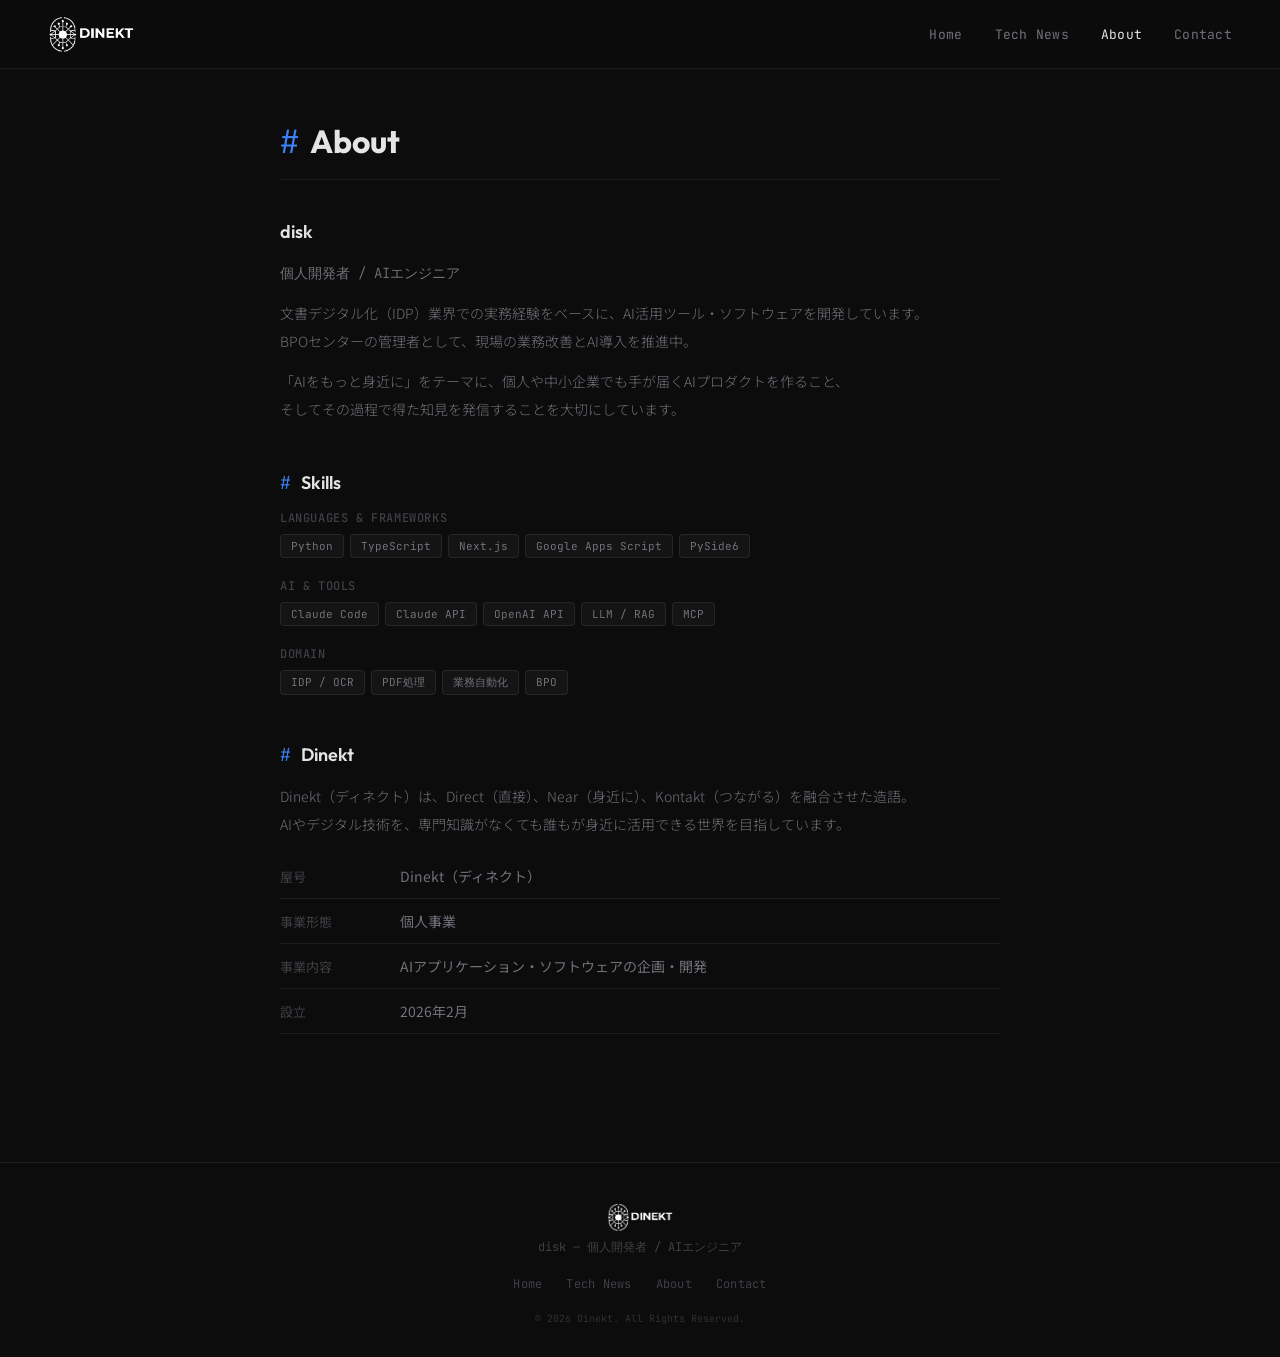
==== about.html @ b77c6d42 "feat: サイト全面リニューアル — テック系ジャーナル/ブログハブへ転換 - index.html: ジャーナルスタイルのフィードレイアウト（ヒーロー+Tech News+Articles+Pro" ====
<!DOCTYPE html>
<html lang="ja">
<head>
<meta charset="UTF-8">
<meta name="viewport" content="width=device-width, initial-scale=1.0">
<title>About — Dinekt</title>
<meta name="description" content="disk（Dinekt）について。個人開発者・AIエンジニアとしての経歴とスキルセット。">
<link rel="canonical" href="https://dinekt.com/about.html">
<link rel="sitemap" type="application/xml" href="/sitemap.xml">
<meta name="robots" content="index, follow">
<meta property="og:title" content="About — Dinekt">
<meta property="og:description" content="個人開発者disk（Dinekt）について。">
<meta property="og:locale" content="ja_JP">
<meta property="og:site_name" content="Dinekt">
<link rel="preconnect" href="https://fonts.googleapis.com">
<link href="https://fonts.googleapis.com/css2?family=Outfit:wght@300;400;500;600;700;800&family=Noto+Sans+JP:wght@300;400;500;600;700&family=JetBrains+Mono:wght@300;400;500&display=swap" rel="stylesheet">
<link rel="stylesheet" href="css/style.css">
</head>
<body>

<header id="header" class="scrolled">
  <a href="index.html" class="logo"><img src="assets/logo.png" alt="Dinekt" class="logo-img"></a>
  <nav id="nav">
    <a href="index.html">Home</a>
    <a href="tech-news.html">Tech News</a>
    <a href="about.html" class="nav-active">About</a>
    <a href="contact.html">Contact</a>
  </nav>
  <div class="hamburger" id="hamburger">
    <span></span><span></span><span></span>
  </div>
</header>

<div class="mobile-menu" id="mobile-menu">
  <nav class="mobile-nav">
    <a href="index.html">Home</a>
    <a href="tech-news.html">Tech News</a>
    <a href="about.html">About</a>
    <a href="contact.html">Contact</a>
  </nav>
</div>

<main class="page-content">
  <div class="page-inner">
    <h1 class="page-title"><span class="feed-hash">#</span> About</h1>

    <div class="about-block">
      <h2>disk</h2>
      <p class="about-role">個人開発者 / AIエンジニア</p>
      <p>
        文書デジタル化（IDP）業界での実務経験をベースに、AI活用ツール・ソフトウェアを開発しています。<br>
        BPOセンターの管理者として、現場の業務改善とAI導入を推進中。
      </p>
      <p>
        「AIをもっと身近に」をテーマに、個人や中小企業でも手が届くAIプロダクトを作ること、<br>
        そしてその過程で得た知見を発信することを大切にしています。
      </p>
    </div>

    <div class="about-block">
      <h2><span class="feed-hash">#</span> Skills</h2>
      <div class="skill-section">
        <h3>Languages & Frameworks</h3>
        <div class="skill-tags">
          <span>Python</span><span>TypeScript</span><span>Next.js</span><span>Google Apps Script</span><span>PySide6</span>
        </div>
      </div>
      <div class="skill-section">
        <h3>AI & Tools</h3>
        <div class="skill-tags">
          <span>Claude Code</span><span>Claude API</span><span>OpenAI API</span><span>LLM / RAG</span><span>MCP</span>
        </div>
      </div>
      <div class="skill-section">
        <h3>Domain</h3>
        <div class="skill-tags">
          <span>IDP / OCR</span><span>PDF処理</span><span>業務自動化</span><span>BPO</span>
        </div>
      </div>
    </div>

    <div class="about-block">
      <h2><span class="feed-hash">#</span> Dinekt</h2>
      <p>
        Dinekt（ディネクト）は、Direct（直接）、Near（身近に）、Kontakt（つながる）を融合させた造語。<br>
        AIやデジタル技術を、専門知識がなくても誰もが身近に活用できる世界を目指しています。
      </p>
      <table class="about-table">
        <tr><th>屋号</th><td>Dinekt（ディネクト）</td></tr>
        <tr><th>事業形態</th><td>個人事業</td></tr>
        <tr><th>事業内容</th><td>AIアプリケーション・ソフトウェアの企画・開発</td></tr>
        <tr><th>設立</th><td>2026年2月</td></tr>
      </table>
    </div>
  </div>
</main>

<footer>
  <div class="footer-inner">
    <div class="footer-left">
      <a href="index.html" class="footer-logo"><img src="assets/logo.png" alt="Dinekt" class="footer-logo-img"></a>
      <p class="footer-tagline">disk — 個人開発者 / AIエンジニア</p>
    </div>
    <nav class="footer-nav">
      <a href="index.html">Home</a>
      <a href="tech-news.html">Tech News</a>
      <a href="about.html">About</a>
      <a href="contact.html">Contact</a>
    </nav>
    <p class="footer-copy">&copy; 2026 Dinekt. All Rights Reserved.</p>
  </div>
</footer>

<script src="js/main.js"></script>
</body>
</html>
---- css/style.css ----
*, *::before, *::after {
  margin: 0;
  padding: 0;
  box-sizing: border-box;
}

:root {
  --primary: #0a0a0a;
  --accent: #2563eb;
  --accent-light: #3b82f6;
  --accent-glow: rgba(37, 99, 235, 0.12);
  --bg: #0c0c0c;
  --bg-surface: #141414;
  --bg-hover: #1a1a1a;
  --border: rgba(255,255,255,0.08);
  --border-strong: rgba(255,255,255,0.15);
  --text: #e4e4e7;
  --text-muted: #71717a;
  --text-faint: #3f3f46;
  --font-en: 'Outfit', sans-serif;
  --font-jp: 'Noto Sans JP', sans-serif;
  --font-mono: 'JetBrains Mono', monospace;

  --text-xs: 0.75rem;
  --text-sm: 0.8125rem;
  --text-base: 0.875rem;
  --text-md: 1rem;
  --text-lg: 1.125rem;
  --text-xl: 1.5rem;

  --ease-out: cubic-bezier(0.215, 0.61, 0.355, 1);
}

html {
  scroll-behavior: smooth;
  font-size: 16px;
}

body {
  font-family: var(--font-jp);
  background: var(--bg);
  color: var(--text);
  overflow-x: hidden;
  -webkit-font-smoothing: antialiased;
}

/* ============ HEADER ============ */
header {
  position: fixed;
  top: 0;
  left: 0;
  width: 100%;
  z-index: 1000;
  padding: 16px 48px;
  display: flex;
  justify-content: space-between;
  align-items: center;
  background: rgba(12,12,12,0.9);
  backdrop-filter: blur(20px);
  -webkit-backdrop-filter: blur(20px);
  border-bottom: 1px solid var(--border);
}

.logo { text-decoration: none; display: flex; align-items: center; }
.logo-img { height: 36px; width: auto; filter: invert(1); }

nav { display: flex; gap: 32px; align-items: center; }

nav a {
  font-family: var(--font-mono);
  font-size: var(--text-sm);
  font-weight: 400;
  letter-spacing: 0.02em;
  color: var(--text-muted);
  text-decoration: none;
  transition: color 0.3s var(--ease-out);
}

nav a:hover, nav a.nav-active { color: var(--text); }

/* Hamburger */
.hamburger { display: none; flex-direction: column; gap: 5px; cursor: pointer; z-index: 1001; }
.hamburger span { width: 20px; height: 1.5px; background: var(--text); transition: transform 0.3s, opacity 0.3s; }
.hamburger.active span:nth-child(1) { transform: translateY(6.5px) rotate(45deg); }
.hamburger.active span:nth-child(2) { opacity: 0; }
.hamburger.active span:nth-child(3) { transform: translateY(-6.5px) rotate(-45deg); }

.mobile-menu {
  position: fixed; inset: 0; z-index: 999;
  background: rgba(12,12,12,0.98);
  backdrop-filter: blur(20px);
  display: flex; align-items: center; justify-content: center;
  opacity: 0; pointer-events: none; transition: opacity 0.4s;
}
.mobile-menu.open { opacity: 1; pointer-events: auto; }
.mobile-nav { display: flex; flex-direction: column; align-items: center; gap: 28px; }
.mobile-nav a {
  font-family: var(--font-mono); font-size: var(--text-lg); color: var(--text);
  text-decoration: none;
}

/* ============ JOURNAL HERO ============ */
.journal-hero {
  padding: 140px 48px 60px;
  border-bottom: 1px solid var(--border);
}

.journal-hero-inner {
  max-width: 720px;
  margin: 0 auto;
}

.journal-hero-logo {
  margin-bottom: 24px;
}

.hero-logo {
  height: clamp(64px, 12vw, 100px);
  width: auto;
  filter: invert(1);
}

.journal-hero-meta {
  font-family: var(--font-mono);
  font-size: var(--text-base);
  color: var(--text-muted);
  margin-bottom: 20px;
  display: flex;
  align-items: center;
  gap: 8px;
}

.journal-prompt {
  color: var(--accent-light);
  font-weight: 500;
}

.journal-typing strong {
  color: var(--text);
  font-weight: 500;
}

.journal-hero-desc {
  font-size: var(--text-md);
  line-height: 1.9;
  color: var(--text-muted);
  font-weight: 300;
  margin-bottom: 24px;
  max-width: 560px;
}

.journal-tags {
  display: flex;
  flex-wrap: wrap;
  gap: 6px;
}

.journal-tags span {
  font-family: var(--font-mono);
  font-size: 0.6875rem;
  padding: 4px 10px;
  border: 1px solid var(--border);
  border-radius: 4px;
  color: var(--text-muted);
  background: var(--bg-surface);
  transition: all 0.3s;
}

.journal-tags span:hover {
  border-color: var(--accent);
  color: var(--accent-light);
}

/* ============ FEED ============ */
.feed {
  padding: 0 48px;
}

.feed-inner {
  max-width: 720px;
  margin: 0 auto;
  padding: 48px 0 80px;
}

.feed-section {
  margin-bottom: 8px;
}

.feed-section-header {
  display: flex;
  align-items: baseline;
  justify-content: space-between;
  margin-bottom: 16px;
  padding-bottom: 12px;
  border-bottom: 1px solid var(--border);
}

.feed-section-header h2 {
  font-family: var(--font-en);
  font-size: var(--text-lg);
  font-weight: 600;
  color: var(--text);
  letter-spacing: -0.01em;
}

.feed-hash {
  color: var(--accent-light);
  margin-right: 6px;
  font-family: var(--font-mono);
  font-weight: 400;
}

.feed-more {
  font-family: var(--font-mono);
  font-size: var(--text-xs);
  color: var(--text-muted);
  text-decoration: none;
  transition: color 0.3s;
}

.feed-more:hover { color: var(--accent-light); }

.feed-list {
  display: flex;
  flex-direction: column;
}

.feed-item {
  display: flex;
  align-items: baseline;
  gap: 20px;
  padding: 12px 12px;
  margin: 0 -12px;
  border-radius: 8px;
  text-decoration: none;
  transition: background 0.2s;
}

.feed-item:hover {
  background: var(--bg-hover);
}

.feed-item time {
  font-family: var(--font-mono);
  font-size: var(--text-xs);
  color: var(--text-faint);
  white-space: nowrap;
  min-width: 80px;
}

.feed-item-body {
  display: flex;
  align-items: baseline;
  gap: 12px;
  flex: 1;
  min-width: 0;
}

.feed-item-title {
  font-size: var(--text-base);
  line-height: 1.5;
  color: var(--text-muted);
  font-weight: 300;
  margin: 0;
  transition: color 0.3s;
}

.feed-item:hover .feed-item-title {
  color: var(--text);
}

.feed-item-tag {
  font-family: var(--font-mono);
  font-size: 0.625rem;
  padding: 2px 6px;
  border: 1px solid var(--border);
  border-radius: 3px;
  color: var(--text-faint);
  white-space: nowrap;
  flex-shrink: 0;
}

.feed-muted {
  color: var(--text-faint) !important;
  font-family: var(--font-mono);
  font-style: normal;
  font-size: var(--text-sm);
}

.feed-item-placeholder {
  padding: 16px 12px;
}

.feed-divider {
  border: none;
  border-top: 1px solid var(--border);
  margin: 32px 0;
}

/* ============ PROJECTS ============ */
.feed-projects {
  display: flex;
  flex-direction: column;
  gap: 4px;
}

.feed-project {
  display: flex;
  align-items: center;
  gap: 16px;
  padding: 14px 12px;
  margin: 0 -12px;
  border-radius: 8px;
  transition: background 0.2s;
}

.feed-project:hover {
  background: var(--bg-hover);
}

.project-status {
  width: 8px;
  height: 8px;
  border-radius: 50%;
  flex-shrink: 0;
}

.project-status-active {
  background: #22c55e;
  box-shadow: 0 0 8px rgba(34,197,94,0.4);
}

.project-info {
  flex: 1;
  min-width: 0;
}

.project-info h3 {
  font-family: var(--font-en);
  font-size: var(--text-base);
  font-weight: 600;
  color: var(--text);
  margin-bottom: 2px;
}

.project-info p {
  font-size: var(--text-sm);
  color: var(--text-muted);
  font-weight: 300;
  margin: 0;
}

.project-tech {
  font-family: var(--font-mono);
  font-size: 0.625rem;
  color: var(--text-faint);
  white-space: nowrap;
}

/* ============ PAGE CONTENT (About, Contact) ============ */
.page-content {
  padding: 120px 48px 80px;
}

.page-inner {
  max-width: 720px;
  margin: 0 auto;
}

.page-inner-narrow {
  max-width: 560px;
}

.page-title {
  font-family: var(--font-en);
  font-size: clamp(1.5rem, 3vw, 2rem);
  font-weight: 700;
  color: var(--text);
  margin-bottom: 40px;
  padding-bottom: 16px;
  border-bottom: 1px solid var(--border);
}

.page-desc {
  font-size: var(--text-md);
  color: var(--text-muted);
  font-weight: 300;
  line-height: 1.8;
  margin-bottom: 32px;
}

/* About page */
.about-block {
  margin-bottom: 48px;
}

.about-block h2 {
  font-family: var(--font-en);
  font-size: var(--text-lg);
  font-weight: 600;
  color: var(--text);
  margin-bottom: 16px;
}

.about-role {
  font-family: var(--font-mono);
  font-size: var(--text-sm);
  color: var(--accent-light);
  margin-bottom: 16px;
}

.about-block p {
  font-size: var(--text-base);
  line-height: 2;
  color: var(--text-muted);
  font-weight: 300;
  margin-bottom: 12px;
}

.skill-section {
  margin-bottom: 20px;
}

.skill-section h3 {
  font-family: var(--font-mono);
  font-size: var(--text-xs);
  font-weight: 500;
  color: var(--text-faint);
  margin-bottom: 8px;
  text-transform: uppercase;
  letter-spacing: 0.05em;
}

.skill-tags {
  display: flex;
  flex-wrap: wrap;
  gap: 6px;
}

.skill-tags span {
  font-family: var(--font-mono);
  font-size: 0.6875rem;
  padding: 4px 10px;
  border: 1px solid var(--border);
  border-radius: 4px;
  color: var(--text-muted);
  background: var(--bg-surface);
}

.about-table {
  width: 100%;
  border-collapse: collapse;
  margin-top: 16px;
}

.about-table tr { border-bottom: 1px solid var(--border); }

.about-table th {
  font-size: var(--text-sm);
  font-weight: 400;
  color: var(--text-faint);
  text-align: left;
  padding: 12px 0;
  width: 120px;
}

.about-table td {
  font-size: var(--text-base);
  color: var(--text-muted);
  padding: 12px 0;
}

/* Contact page */
.contact-form {
  display: flex;
  flex-direction: column;
  gap: 16px;
}

.form-row {
  display: grid;
  grid-template-columns: 1fr 1fr;
  gap: 16px;
}

.form-group label {
  display: block;
  font-family: var(--font-mono);
  font-size: var(--text-xs);
  color: var(--text-faint);
  margin-bottom: 6px;
  text-transform: uppercase;
  letter-spacing: 0.05em;
}

.form-group input,
.form-group select,
.form-group textarea {
  width: 100%;
  padding: 12px 14px;
  background: var(--bg-surface);
  border: 1px solid var(--border);
  border-radius: 6px;
  color: var(--text);
  font-family: var(--font-jp);
  font-size: var(--text-base);
  transition: border-color 0.3s;
  outline: none;
}

.form-group input::placeholder,
.form-group textarea::placeholder {
  color: var(--text-faint);
}

.form-group select {
  appearance: none;
  background-image: url("data:image/svg+xml,%3Csvg xmlns='http://www.w3.org/2000/svg' width='10' height='6' viewBox='0 0 10 6'%3E%3Cpath d='M1 1l4 4 4-4' stroke='rgba(255,255,255,0.3)' stroke-width='1.5' fill='none'/%3E%3C/svg%3E");
  background-repeat: no-repeat;
  background-position: right 14px center;
  cursor: pointer;
}

.form-group select option { background: var(--bg-surface); color: var(--text); }

.form-group input:focus,
.form-group select:focus,
.form-group textarea:focus {
  border-color: var(--accent);
}

.form-group textarea { resize: vertical; min-height: 100px; }

.contact-btn-sm {
  display: inline-flex;
  align-items: center;
  gap: 8px;
  padding: 12px 28px;
  background: var(--accent);
  color: #fff;
  border: none;
  border-radius: 6px;
  font-family: var(--font-jp);
  font-size: var(--text-base);
  font-weight: 500;
  cursor: pointer;
  transition: all 0.3s;
  align-self: flex-start;
}

.contact-btn-sm:hover {
  background: var(--accent-light);
  transform: translateY(-1px);
}

.form-note {
  font-size: var(--text-xs);
  color: var(--text-faint);
  margin-top: 8px;
}

/* ============ FOOTER ============ */
footer {
  border-top: 1px solid var(--border);
  padding: 40px 48px 32px;
}

.footer-inner {
  max-width: 720px;
  margin: 0 auto;
  display: flex;
  flex-direction: column;
  align-items: center;
  gap: 20px;
}

.footer-left {
  display: flex;
  flex-direction: column;
  align-items: center;
  gap: 8px;
}

.footer-logo { display: flex; align-items: center; }
.footer-logo-img { height: 28px; width: auto; filter: invert(1); }

.footer-tagline {
  font-family: var(--font-mono);
  font-size: var(--text-xs);
  color: var(--text-faint);
}

.footer-nav { display: flex; gap: 24px; flex-wrap: wrap; justify-content: center; }

.footer-nav a {
  font-family: var(--font-mono);
  font-size: var(--text-xs);
  color: var(--text-faint);
  text-decoration: none;
  transition: color 0.3s;
}

.footer-nav a:hover { color: var(--text-muted); }

.footer-info { font-size: var(--text-xs); color: var(--text-faint); }

.footer-copy {
  font-family: var(--font-mono);
  font-size: 0.625rem;
  color: rgba(255,255,255,0.15);
}

/* ============ RESPONSIVE ============ */
@media (max-width: 768px) {
  header { padding: 14px 20px; }
  nav { display: none; }
  .hamburger { display: flex; }

  .journal-hero { padding: 110px 20px 48px; }
  .feed { padding: 0 20px; }
  .page-content { padding: 100px 20px 60px; }
  footer { padding: 32px 20px 24px; }

  .feed-item { flex-direction: column; gap: 4px; }
  .feed-item time { min-width: unset; }
  .feed-item-body { flex-direction: column; }

  .feed-project { flex-direction: column; align-items: flex-start; gap: 8px; }
  .project-tech { margin-left: 24px; }

  .form-row { grid-template-columns: 1fr; }
}
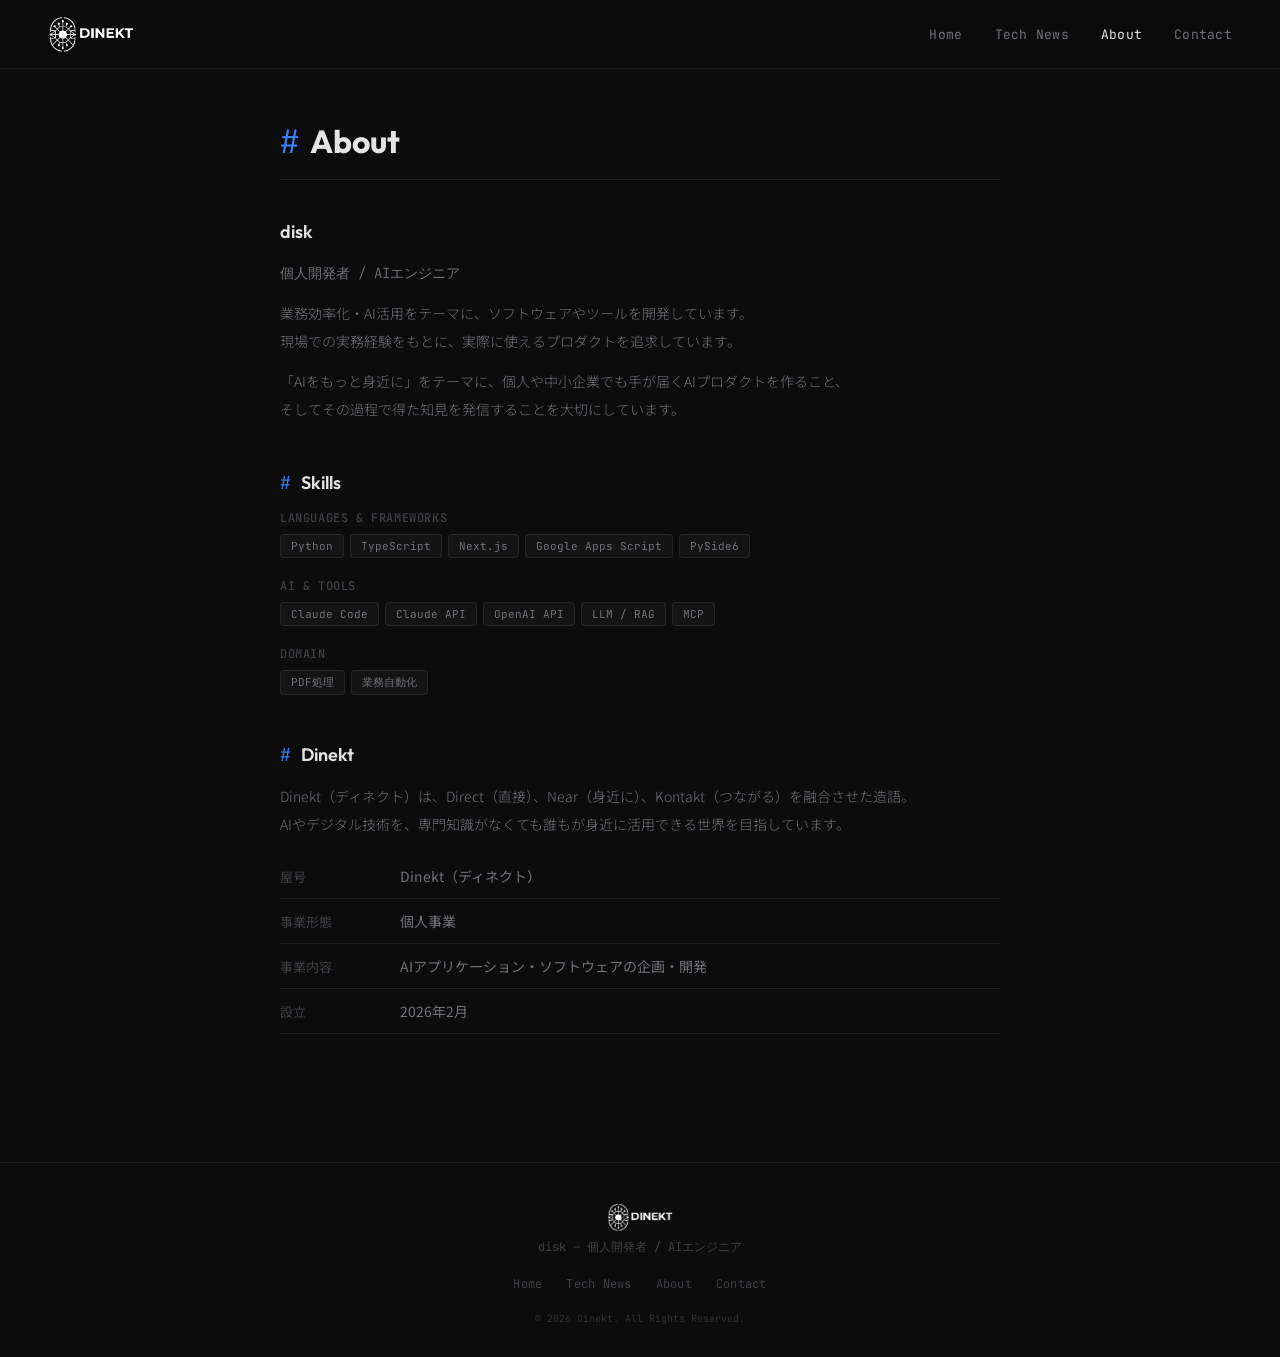
==== commit db4a9e0b: "fix: 特定につながるIDP/BPO表記を削除、Projectsセクションを非表示 - about.html: 自己紹介を抽象的な表現に変更、DomainタグからIDP/BPO除去 - index." ====
--- a/about.html
+++ b/about.html
@@ -48,8 +48,8 @@
       <h2>disk</h2>
       <p class="about-role">個人開発者 / AIエンジニア</p>
       <p>
-        文書デジタル化（IDP）業界での実務経験をベースに、AI活用ツール・ソフトウェアを開発しています。<br>
-        BPOセンターの管理者として、現場の業務改善とAI導入を推進中。
+        業務効率化・AI活用をテーマに、ソフトウェアやツールを開発しています。<br>
+        現場での実務経験をもとに、実際に使えるプロダクトを追求しています。
       </p>
       <p>
         「AIをもっと身近に」をテーマに、個人や中小企業でも手が届くAIプロダクトを作ること、<br>
@@ -74,7 +74,7 @@
       <div class="skill-section">
         <h3>Domain</h3>
         <div class="skill-tags">
-          <span>IDP / OCR</span><span>PDF処理</span><span>業務自動化</span><span>BPO</span>
+          <span>PDF処理</span><span>業務自動化</span>
         </div>
       </div>
     </div>
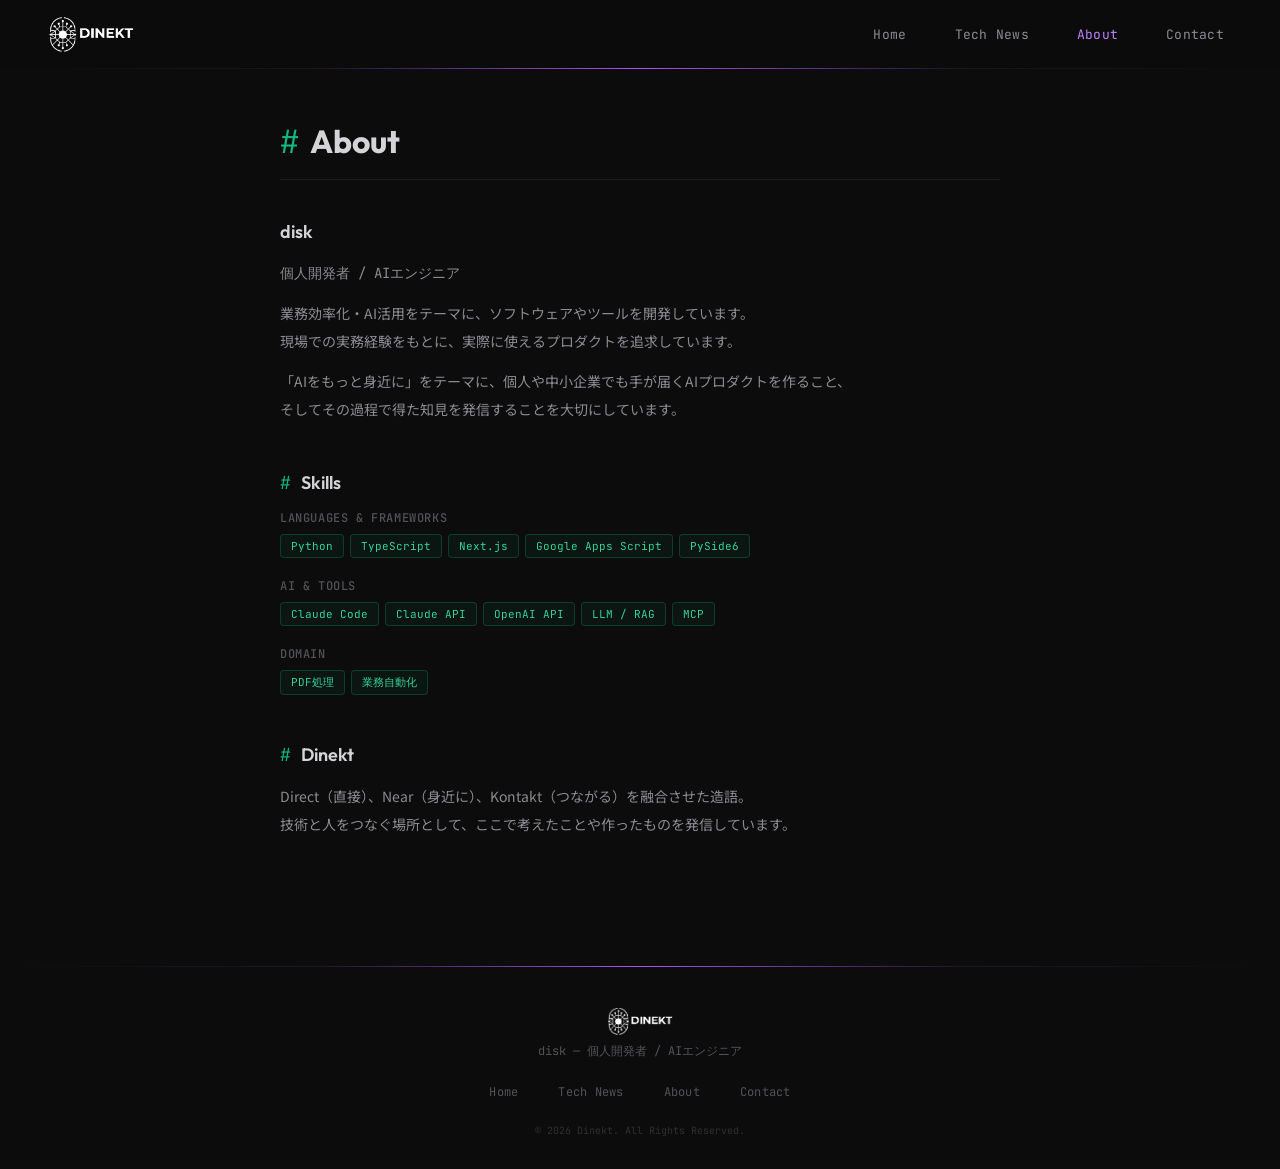
==== commit b6b327a3: "feat: デザイン改善 — グリーン/紫アクセント導入、フォント視認性向上 - CSS: アクセントカラーを青→グリーン(#10b981)/紫(#a855f7)に変更 - ヘッダー/フッター: 紫グ" ====
--- a/about.html
+++ b/about.html
@@ -82,15 +82,9 @@
     <div class="about-block">
       <h2><span class="feed-hash">#</span> Dinekt</h2>
       <p>
-        Dinekt（ディネクト）は、Direct（直接）、Near（身近に）、Kontakt（つながる）を融合させた造語。<br>
-        AIやデジタル技術を、専門知識がなくても誰もが身近に活用できる世界を目指しています。
+        Direct（直接）、Near（身近に）、Kontakt（つながる）を融合させた造語。<br>
+        技術と人をつなぐ場所として、ここで考えたことや作ったものを発信しています。
       </p>
-      <table class="about-table">
-        <tr><th>屋号</th><td>Dinekt（ディネクト）</td></tr>
-        <tr><th>事業形態</th><td>個人事業</td></tr>
-        <tr><th>事業内容</th><td>AIアプリケーション・ソフトウェアの企画・開発</td></tr>
-        <tr><th>設立</th><td>2026年2月</td></tr>
-      </table>
     </div>
   </div>
 </main>
--- a/css/style.css
+++ b/css/style.css
@@ -6,17 +6,20 @@
 
 :root {
   --primary: #0a0a0a;
-  --accent: #2563eb;
-  --accent-light: #3b82f6;
-  --accent-glow: rgba(37, 99, 235, 0.12);
+  --accent: #10b981;
+  --accent-light: #34d399;
+  --accent-glow: rgba(16, 185, 129, 0.12);
+  --accent-purple: #a855f7;
+  --accent-purple-light: #c084fc;
+  --accent-purple-glow: rgba(168, 85, 247, 0.12);
   --bg: #0c0c0c;
   --bg-surface: #141414;
   --bg-hover: #1a1a1a;
   --border: rgba(255,255,255,0.08);
   --border-strong: rgba(255,255,255,0.15);
-  --text: #e4e4e7;
-  --text-muted: #71717a;
-  --text-faint: #3f3f46;
+  --text: #d4d4d8;
+  --text-muted: #8b8b94;
+  --text-faint: #52525b;
   --font-en: 'Outfit', sans-serif;
   --font-jp: 'Noto Sans JP', sans-serif;
   --font-mono: 'JetBrains Mono', monospace;
@@ -42,6 +45,17 @@
   color: var(--text);
   overflow-x: hidden;
   -webkit-font-smoothing: antialiased;
+}
+
+/* ============ ANIMATIONS ============ */
+@keyframes pulse-green {
+  0%, 100% { box-shadow: 0 0 8px rgba(16, 185, 129, 0.5); }
+  50% { box-shadow: 0 0 18px rgba(16, 185, 129, 0.2); }
+}
+
+@keyframes fade-in-up {
+  from { opacity: 0; transform: translateY(12px); }
+  to { opacity: 1; transform: translateY(0); }
 }
 
 /* ============ HEADER ============ */
@@ -58,7 +72,8 @@
   background: rgba(12,12,12,0.9);
   backdrop-filter: blur(20px);
   -webkit-backdrop-filter: blur(20px);
-  border-bottom: 1px solid var(--border);
+  border-bottom: 1px solid transparent;
+  border-image: linear-gradient(90deg, transparent, var(--accent-purple-glow), var(--accent-purple), var(--accent-purple-glow), transparent) 1;
 }
 
 .logo { text-decoration: none; display: flex; align-items: center; }
@@ -73,10 +88,19 @@
   letter-spacing: 0.02em;
   color: var(--text-muted);
   text-decoration: none;
-  transition: color 0.3s var(--ease-out);
-}
-
-nav a:hover, nav a.nav-active { color: var(--text); }
+  padding: 4px 8px;
+  border-radius: 4px;
+  transition: color 0.3s var(--ease-out), background 0.3s var(--ease-out);
+}
+
+nav a:hover {
+  color: var(--text);
+  background: var(--accent-purple-glow);
+}
+
+nav a.nav-active {
+  color: var(--accent-purple-light);
+}
 
 /* Hamburger */
 .hamburger { display: none; flex-direction: column; gap: 5px; cursor: pointer; z-index: 1001; }
@@ -103,11 +127,13 @@
 .journal-hero {
   padding: 140px 48px 60px;
   border-bottom: 1px solid var(--border);
+  background: linear-gradient(180deg, var(--bg) 0%, rgba(16, 185, 129, 0.02) 60%, var(--bg) 100%);
 }
 
 .journal-hero-inner {
   max-width: 720px;
   margin: 0 auto;
+  animation: fade-in-up 0.8s var(--ease-out);
 }
 
 .journal-hero-logo {
@@ -131,7 +157,7 @@
 }
 
 .journal-prompt {
-  color: var(--accent-light);
+  color: var(--accent);
   font-weight: 500;
 }
 
@@ -144,7 +170,7 @@
   font-size: var(--text-md);
   line-height: 1.9;
   color: var(--text-muted);
-  font-weight: 300;
+  font-weight: 400;
   margin-bottom: 24px;
   max-width: 560px;
 }
@@ -159,16 +185,17 @@
   font-family: var(--font-mono);
   font-size: 0.6875rem;
   padding: 4px 10px;
-  border: 1px solid var(--border);
+  border: 1px solid rgba(16, 185, 129, 0.25);
   border-radius: 4px;
-  color: var(--text-muted);
-  background: var(--bg-surface);
+  color: var(--accent-light);
+  background: rgba(16, 185, 129, 0.05);
   transition: all 0.3s;
 }
 
 .journal-tags span:hover {
   border-color: var(--accent);
-  color: var(--accent-light);
+  background: rgba(16, 185, 129, 0.12);
+  box-shadow: 0 0 10px rgba(16, 185, 129, 0.15);
 }
 
 /* ============ FEED ============ */
@@ -204,7 +231,7 @@
 }
 
 .feed-hash {
-  color: var(--accent-light);
+  color: var(--accent);
   margin-right: 6px;
   font-family: var(--font-mono);
   font-weight: 400;
@@ -233,11 +260,12 @@
   margin: 0 -12px;
   border-radius: 8px;
   text-decoration: none;
-  transition: background 0.2s;
+  transition: background 0.2s, box-shadow 0.3s;
 }
 
 .feed-item:hover {
   background: var(--bg-hover);
+  box-shadow: inset 2px 0 0 var(--accent);
 }
 
 .feed-item time {
@@ -260,7 +288,7 @@
   font-size: var(--text-base);
   line-height: 1.5;
   color: var(--text-muted);
-  font-weight: 300;
+  font-weight: 400;
   margin: 0;
   transition: color 0.3s;
 }
@@ -273,9 +301,9 @@
   font-family: var(--font-mono);
   font-size: 0.625rem;
   padding: 2px 6px;
-  border: 1px solid var(--border);
+  border: 1px solid rgba(168, 85, 247, 0.3);
   border-radius: 3px;
-  color: var(--text-faint);
+  color: var(--accent-purple-light);
   white-space: nowrap;
   flex-shrink: 0;
 }
@@ -326,8 +354,8 @@
 }
 
 .project-status-active {
-  background: #22c55e;
-  box-shadow: 0 0 8px rgba(34,197,94,0.4);
+  background: var(--accent);
+  animation: pulse-green 2.5s ease-in-out infinite;
 }
 
 .project-info {
@@ -346,7 +374,7 @@
 .project-info p {
   font-size: var(--text-sm);
   color: var(--text-muted);
-  font-weight: 300;
+  font-weight: 400;
   margin: 0;
 }
 
@@ -384,7 +412,7 @@
 .page-desc {
   font-size: var(--text-md);
   color: var(--text-muted);
-  font-weight: 300;
+  font-weight: 400;
   line-height: 1.8;
   margin-bottom: 32px;
 }
@@ -405,7 +433,7 @@
 .about-role {
   font-family: var(--font-mono);
   font-size: var(--text-sm);
-  color: var(--accent-light);
+  color: var(--accent);
   margin-bottom: 16px;
 }
 
@@ -413,7 +441,7 @@
   font-size: var(--text-base);
   line-height: 2;
   color: var(--text-muted);
-  font-weight: 300;
+  font-weight: 400;
   margin-bottom: 12px;
 }
 
@@ -441,10 +469,17 @@
   font-family: var(--font-mono);
   font-size: 0.6875rem;
   padding: 4px 10px;
-  border: 1px solid var(--border);
+  border: 1px solid rgba(16, 185, 129, 0.25);
   border-radius: 4px;
-  color: var(--text-muted);
-  background: var(--bg-surface);
+  color: var(--accent-light);
+  background: rgba(16, 185, 129, 0.05);
+  transition: all 0.3s;
+}
+
+.skill-tags span:hover {
+  border-color: var(--accent);
+  background: rgba(16, 185, 129, 0.12);
+  box-shadow: 0 0 10px rgba(16, 185, 129, 0.15);
 }
 
 .about-table {
@@ -504,7 +539,7 @@
   color: var(--text);
   font-family: var(--font-jp);
   font-size: var(--text-base);
-  transition: border-color 0.3s;
+  transition: border-color 0.3s, box-shadow 0.3s;
   outline: none;
 }
 
@@ -527,6 +562,7 @@
 .form-group select:focus,
 .form-group textarea:focus {
   border-color: var(--accent);
+  box-shadow: 0 0 12px rgba(16, 185, 129, 0.2);
 }
 
 .form-group textarea { resize: vertical; min-height: 100px; }
@@ -536,7 +572,7 @@
   align-items: center;
   gap: 8px;
   padding: 12px 28px;
-  background: var(--accent);
+  background: linear-gradient(135deg, var(--accent-purple), var(--accent-purple-light));
   color: #fff;
   border: none;
   border-radius: 6px;
@@ -544,13 +580,13 @@
   font-size: var(--text-base);
   font-weight: 500;
   cursor: pointer;
-  transition: all 0.3s;
+  transition: all 0.3s var(--ease-out);
   align-self: flex-start;
 }
 
 .contact-btn-sm:hover {
-  background: var(--accent-light);
-  transform: translateY(-1px);
+  transform: translateY(-2px);
+  box-shadow: 0 8px 24px rgba(168, 85, 247, 0.3);
 }
 
 .form-note {
@@ -561,7 +597,8 @@
 
 /* ============ FOOTER ============ */
 footer {
-  border-top: 1px solid var(--border);
+  border-top: 1px solid transparent;
+  border-image: linear-gradient(90deg, transparent, var(--accent-purple-glow), var(--accent-purple), var(--accent-purple-glow), transparent) 1;
   padding: 40px 48px 32px;
 }
 
@@ -600,7 +637,7 @@
   transition: color 0.3s;
 }
 
-.footer-nav a:hover { color: var(--text-muted); }
+.footer-nav a:hover { color: var(--accent-light); }
 
 .footer-info { font-size: var(--text-xs); color: var(--text-faint); }
 
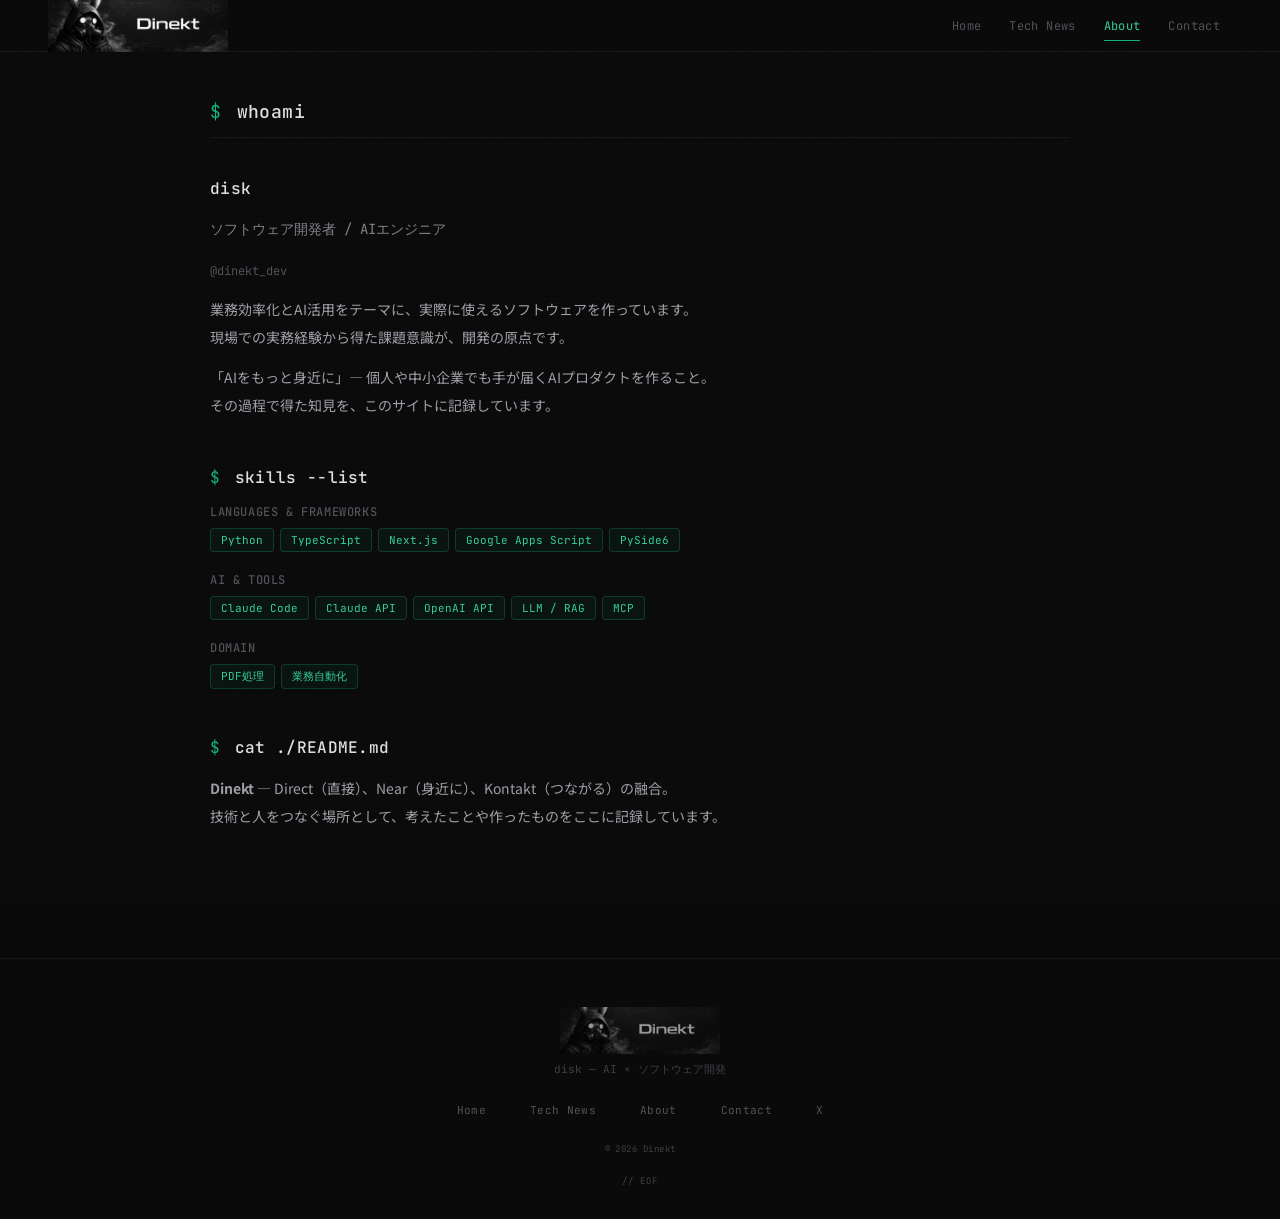
==== commit 20e1a883: "feat: サイトデザインリニューアル + Authority Engineering記事追加 - ダークテーマ・ターミナル風デザインに刷新 - 新規アセット（banner.png, icon.png" ====
--- a/about.html
+++ b/about.html
@@ -12,6 +12,11 @@
 <meta property="og:description" content="個人開発者disk（Dinekt）について。">
 <meta property="og:locale" content="ja_JP">
 <meta property="og:site_name" content="Dinekt">
+<meta property="og:image" content="https://dinekt.com/assets/banner.png">
+<meta name="twitter:card" content="summary_large_image">
+<meta name="twitter:site" content="@dinekt_dev">
+<meta name="twitter:image" content="https://dinekt.com/assets/banner.png">
+<link rel="icon" type="image/png" href="assets/icon.png">
 <link rel="preconnect" href="https://fonts.googleapis.com">
 <link href="https://fonts.googleapis.com/css2?family=Outfit:wght@300;400;500;600;700;800&family=Noto+Sans+JP:wght@300;400;500;600;700&family=JetBrains+Mono:wght@300;400;500&display=swap" rel="stylesheet">
 <link rel="stylesheet" href="css/style.css">
@@ -19,7 +24,7 @@
 <body>
 
 <header id="header" class="scrolled">
-  <a href="index.html" class="logo"><img src="assets/logo.png" alt="Dinekt" class="logo-img"></a>
+  <a href="index.html" class="logo"><img src="assets/banner.png" alt="Dinekt" class="logo-img"></a>
   <nav id="nav">
     <a href="index.html">Home</a>
     <a href="tech-news.html">Tech News</a>
@@ -42,23 +47,24 @@
 
 <main class="page-content">
   <div class="page-inner">
-    <h1 class="page-title"><span class="feed-hash">#</span> About</h1>
+    <h1 class="page-title"><span class="feed-hash">$</span> whoami</h1>
 
     <div class="about-block">
       <h2>disk</h2>
-      <p class="about-role">個人開発者 / AIエンジニア</p>
+      <p class="about-role">ソフトウェア開発者 / AIエンジニア</p>
+      <p class="about-social"><a href="https://x.com/dinekt_dev" target="_blank" rel="noopener" class="social-link">@dinekt_dev <span class="social-arrow">&rarr;</span></a></p>
       <p>
-        業務効率化・AI活用をテーマに、ソフトウェアやツールを開発しています。<br>
-        現場での実務経験をもとに、実際に使えるプロダクトを追求しています。
+        業務効率化とAI活用をテーマに、実際に使えるソフトウェアを作っています。<br>
+        現場での実務経験から得た課題意識が、開発の原点です。
       </p>
       <p>
-        「AIをもっと身近に」をテーマに、個人や中小企業でも手が届くAIプロダクトを作ること、<br>
-        そしてその過程で得た知見を発信することを大切にしています。
+        「AIをもっと身近に」— 個人や中小企業でも手が届くAIプロダクトを作ること。<br>
+        その過程で得た知見を、このサイトに記録しています。
       </p>
     </div>
 
     <div class="about-block">
-      <h2><span class="feed-hash">#</span> Skills</h2>
+      <h2><span class="feed-hash">$</span> skills --list</h2>
       <div class="skill-section">
         <h3>Languages & Frameworks</h3>
         <div class="skill-tags">
@@ -80,10 +86,10 @@
     </div>
 
     <div class="about-block">
-      <h2><span class="feed-hash">#</span> Dinekt</h2>
+      <h2><span class="feed-hash">$</span> cat ./README.md</h2>
       <p>
-        Direct（直接）、Near（身近に）、Kontakt（つながる）を融合させた造語。<br>
-        技術と人をつなぐ場所として、ここで考えたことや作ったものを発信しています。
+        <strong>Dinekt</strong> — Direct（直接）、Near（身近に）、Kontakt（つながる）の融合。<br>
+        技術と人をつなぐ場所として、考えたことや作ったものをここに記録しています。
       </p>
     </div>
   </div>
@@ -92,16 +98,17 @@
 <footer>
   <div class="footer-inner">
     <div class="footer-left">
-      <a href="index.html" class="footer-logo"><img src="assets/logo.png" alt="Dinekt" class="footer-logo-img"></a>
-      <p class="footer-tagline">disk — 個人開発者 / AIエンジニア</p>
+      <a href="index.html" class="footer-logo"><img src="assets/banner.png" alt="Dinekt" class="footer-logo-img"></a>
+      <p class="footer-tagline">disk — AI × ソフトウェア開発</p>
     </div>
     <nav class="footer-nav">
       <a href="index.html">Home</a>
       <a href="tech-news.html">Tech News</a>
       <a href="about.html">About</a>
       <a href="contact.html">Contact</a>
+      <a href="https://x.com/dinekt_dev" target="_blank" rel="noopener">X</a>
     </nav>
-    <p class="footer-copy">&copy; 2026 Dinekt. All Rights Reserved.</p>
+    <p class="footer-copy">&copy; 2026 Dinekt</p>
   </div>
 </footer>
 
--- a/css/style.css
+++ b/css/style.css
@@ -9,17 +9,22 @@
   --accent: #10b981;
   --accent-light: #34d399;
   --accent-glow: rgba(16, 185, 129, 0.12);
+  --accent-dim: rgba(16, 185, 129, 0.06);
   --accent-purple: #a855f7;
   --accent-purple-light: #c084fc;
   --accent-purple-glow: rgba(168, 85, 247, 0.12);
-  --bg: #0c0c0c;
-  --bg-surface: #141414;
-  --bg-hover: #1a1a1a;
-  --border: rgba(255,255,255,0.08);
-  --border-strong: rgba(255,255,255,0.15);
-  --text: #d4d4d8;
-  --text-muted: #8b8b94;
+  --accent-amber: #f59e0b;
+  --accent-amber-dim: rgba(245, 158, 11, 0.08);
+  --bg: #0a0a0a;
+  --bg-surface: #111111;
+  --bg-hover: #161616;
+  --bg-elevated: #1a1a1a;
+  --border: rgba(255,255,255,0.06);
+  --border-strong: rgba(255,255,255,0.12);
+  --text: #e4e4e7;
+  --text-muted: #a1a1aa;
   --text-faint: #52525b;
+  --text-dim: #3f3f46;
   --font-en: 'Outfit', sans-serif;
   --font-jp: 'Noto Sans JP', sans-serif;
   --font-mono: 'JetBrains Mono', monospace;
@@ -30,21 +35,53 @@
   --text-md: 1rem;
   --text-lg: 1.125rem;
   --text-xl: 1.5rem;
+  --text-2xl: 2rem;
 
   --ease-out: cubic-bezier(0.215, 0.61, 0.355, 1);
+  --ease-spring: cubic-bezier(0.34, 1.56, 0.64, 1);
 }
 
 html {
   scroll-behavior: smooth;
   font-size: 16px;
+  overflow-x: hidden;
 }
 
 body {
   font-family: var(--font-jp);
   background: var(--bg);
   color: var(--text);
-  overflow-x: hidden;
+  min-width: 0;
+  width: 100%;
   -webkit-font-smoothing: antialiased;
+}
+
+/* Scanline overlay — subtle CRT feel */
+body::after {
+  content: '';
+  position: fixed;
+  inset: 0;
+  z-index: 9998;
+  pointer-events: none;
+  background: repeating-linear-gradient(
+    0deg,
+    transparent,
+    transparent 2px,
+    rgba(0, 0, 0, 0.03) 2px,
+    rgba(0, 0, 0, 0.03) 4px
+  );
+}
+
+/* Noise grain — paper texture */
+body::before {
+  content: '';
+  position: fixed;
+  inset: 0;
+  z-index: 9999;
+  pointer-events: none;
+  opacity: 0.025;
+  background-image: url("data:image/svg+xml,%3Csvg viewBox='0 0 256 256' xmlns='http://www.w3.org/2000/svg'%3E%3Cfilter id='n'%3E%3CfeTurbulence type='fractalNoise' baseFrequency='0.9' numOctaves='4' stitchTiles='stitch'/%3E%3C/filter%3E%3Crect width='100%25' height='100%25' filter='url(%23n)'/%3E%3C/svg%3E");
+  background-size: 256px 256px;
 }
 
 /* ============ ANIMATIONS ============ */
@@ -54,8 +91,28 @@
 }
 
 @keyframes fade-in-up {
-  from { opacity: 0; transform: translateY(12px); }
+  from { opacity: 0; transform: translateY(16px); }
   to { opacity: 1; transform: translateY(0); }
+}
+
+@keyframes fade-in {
+  from { opacity: 0; }
+  to { opacity: 1; }
+}
+
+@keyframes blink {
+  0%, 100% { opacity: 1; }
+  50% { opacity: 0; }
+}
+
+@keyframes glow-pulse {
+  0%, 100% { text-shadow: 0 0 8px rgba(16, 185, 129, 0.3); }
+  50% { text-shadow: 0 0 16px rgba(16, 185, 129, 0.15); }
+}
+
+@keyframes slide-in-left {
+  from { opacity: 0; transform: translateX(-8px); }
+  to { opacity: 1; transform: translateX(0); }
 }
 
 /* ============ HEADER ============ */
@@ -65,41 +122,52 @@
   left: 0;
   width: 100%;
   z-index: 1000;
-  padding: 16px 48px;
+  padding: 0 48px;
+  height: 52px;
   display: flex;
   justify-content: space-between;
   align-items: center;
-  background: rgba(12,12,12,0.9);
-  backdrop-filter: blur(20px);
-  -webkit-backdrop-filter: blur(20px);
-  border-bottom: 1px solid transparent;
-  border-image: linear-gradient(90deg, transparent, var(--accent-purple-glow), var(--accent-purple), var(--accent-purple-glow), transparent) 1;
-}
-
-.logo { text-decoration: none; display: flex; align-items: center; }
-.logo-img { height: 36px; width: auto; filter: invert(1); }
-
-nav { display: flex; gap: 32px; align-items: center; }
+  background: rgba(10,10,10,0.95);
+  backdrop-filter: blur(24px);
+  -webkit-backdrop-filter: blur(24px);
+  border-bottom: 1px solid var(--border);
+}
+
+.logo { text-decoration: none; display: flex; align-items: center; gap: 12px; }
+.logo-img { height: auto; width: clamp(110px, 16vw, 180px); }
+
+nav { display: flex; gap: 4px; align-items: center; }
 
 nav a {
   font-family: var(--font-mono);
-  font-size: var(--text-sm);
+  font-size: var(--text-xs);
   font-weight: 400;
-  letter-spacing: 0.02em;
-  color: var(--text-muted);
+  letter-spacing: 0.03em;
+  color: var(--text-faint);
   text-decoration: none;
-  padding: 4px 8px;
+  padding: 6px 12px;
   border-radius: 4px;
-  transition: color 0.3s var(--ease-out), background 0.3s var(--ease-out);
+  transition: color 0.25s var(--ease-out), background 0.25s var(--ease-out);
+  position: relative;
 }
 
 nav a:hover {
-  color: var(--text);
-  background: var(--accent-purple-glow);
+  color: var(--accent-light);
+  background: var(--accent-glow);
 }
 
 nav a.nav-active {
-  color: var(--accent-purple-light);
+  color: var(--accent-light);
+}
+
+nav a.nav-active::after {
+  content: '';
+  position: absolute;
+  bottom: -1px;
+  left: 12px;
+  right: 12px;
+  height: 1px;
+  background: var(--accent);
 }
 
 /* Hamburger */
@@ -125,32 +193,67 @@
 
 /* ============ JOURNAL HERO ============ */
 .journal-hero {
-  padding: 140px 48px 60px;
+  padding: 100px 48px 56px;
   border-bottom: 1px solid var(--border);
-  background: linear-gradient(180deg, var(--bg) 0%, rgba(16, 185, 129, 0.02) 60%, var(--bg) 100%);
+  background:
+    radial-gradient(ellipse at 15% 40%, rgba(16, 185, 129, 0.05) 0%, transparent 50%),
+    radial-gradient(ellipse at 85% 60%, rgba(168, 85, 247, 0.03) 0%, transparent 50%),
+    var(--bg);
+  position: relative;
+}
+
+/* Decorative top line — like terminal session start */
+.journal-hero::before {
+  content: '---  session: active  //  pid: 2026  //  uptime: ∞  ---';
+  position: absolute;
+  top: 64px;
+  left: 48px;
+  right: 48px;
+  font-family: var(--font-mono);
+  font-size: 0.625rem;
+  color: var(--text-dim);
+  letter-spacing: 0.1em;
+  text-align: center;
+  pointer-events: none;
 }
 
 .journal-hero-inner {
-  max-width: 720px;
+  max-width: 860px;
   margin: 0 auto;
-  animation: fade-in-up 0.8s var(--ease-out);
-}
-
-.journal-hero-logo {
+  animation: fade-in-up 0.6s var(--ease-out);
+}
+
+/* Profile: icon + meta side by side */
+.journal-hero-profile {
+  display: flex;
+  align-items: center;
+  gap: 20px;
   margin-bottom: 24px;
 }
 
 .hero-logo {
-  height: clamp(64px, 12vw, 100px);
+  height: clamp(56px, 10vw, 68px);
   width: auto;
-  filter: invert(1);
+  border-radius: 50%;
+  border: 2px solid rgba(16, 185, 129, 0.25);
+  box-shadow:
+    0 0 20px rgba(16, 185, 129, 0.12),
+    0 0 60px rgba(16, 185, 129, 0.04);
+  transition: border-color 0.4s, box-shadow 0.4s;
+}
+
+.hero-logo:hover {
+  border-color: rgba(16, 185, 129, 0.5);
+  box-shadow:
+    0 0 24px rgba(16, 185, 129, 0.2),
+    0 0 80px rgba(16, 185, 129, 0.06);
 }
 
 .journal-hero-meta {
   font-family: var(--font-mono);
   font-size: var(--text-base);
   color: var(--text-muted);
-  margin-bottom: 20px;
+  margin-bottom: 0;
   display: flex;
   align-items: center;
   gap: 8px;
@@ -159,11 +262,21 @@
 .journal-prompt {
   color: var(--accent);
   font-weight: 500;
+  animation: glow-pulse 3s ease-in-out infinite;
+}
+
+/* Blinking cursor after the typing text */
+.journal-typing::after {
+  content: '█';
+  color: var(--accent);
+  animation: blink 1s step-end infinite;
+  margin-left: 2px;
+  font-size: 0.75em;
 }
 
 .journal-typing strong {
   color: var(--text);
-  font-weight: 500;
+  font-weight: 600;
 }
 
 .journal-hero-desc {
@@ -173,29 +286,69 @@
   font-weight: 400;
   margin-bottom: 24px;
   max-width: 560px;
+  padding-left: 14px;
+  border-left: 2px solid rgba(16, 185, 129, 0.2);
+  animation: slide-in-left 0.7s var(--ease-out) 0.15s both;
 }
 
 .journal-tags {
   display: flex;
   flex-wrap: wrap;
   gap: 6px;
+  animation: fade-in 0.8s var(--ease-out) 0.3s both;
 }
 
 .journal-tags span {
   font-family: var(--font-mono);
   font-size: 0.6875rem;
   padding: 4px 10px;
-  border: 1px solid rgba(16, 185, 129, 0.25);
-  border-radius: 4px;
+  border: 1px solid rgba(16, 185, 129, 0.2);
+  border-radius: 3px;
+  color: var(--accent);
+  background: rgba(16, 185, 129, 0.04);
+  transition: all 0.25s var(--ease-out);
+}
+
+.journal-tags span:hover {
   color: var(--accent-light);
-  background: rgba(16, 185, 129, 0.05);
-  transition: all 0.3s;
-}
-
-.journal-tags span:hover {
   border-color: var(--accent);
-  background: rgba(16, 185, 129, 0.12);
-  box-shadow: 0 0 10px rgba(16, 185, 129, 0.15);
+  background: rgba(16, 185, 129, 0.1);
+  box-shadow: 0 0 12px rgba(16, 185, 129, 0.12);
+  transform: translateY(-1px);
+}
+
+/* ============ SOCIAL LINKS ============ */
+.journal-social {
+  margin-top: 20px;
+  animation: fade-in 0.8s var(--ease-out) 0.4s both;
+}
+
+.social-link {
+  font-family: var(--font-mono);
+  font-size: var(--text-xs);
+  color: var(--text-faint);
+  text-decoration: none;
+  padding: 4px 0;
+  transition: color 0.25s;
+}
+
+.social-link:hover {
+  color: var(--accent);
+}
+
+.social-arrow {
+  opacity: 0;
+  margin-left: 2px;
+  transition: opacity 0.25s, margin-left 0.25s;
+}
+
+.social-link:hover .social-arrow {
+  opacity: 1;
+  margin-left: 6px;
+}
+
+.about-social {
+  margin-bottom: 16px;
 }
 
 /* ============ FEED ============ */
@@ -204,13 +357,13 @@
 }
 
 .feed-inner {
-  max-width: 720px;
+  max-width: 860px;
   margin: 0 auto;
   padding: 48px 0 80px;
 }
 
 .feed-section {
-  margin-bottom: 8px;
+  margin-bottom: 12px;
 }
 
 .feed-section-header {
@@ -218,21 +371,21 @@
   align-items: baseline;
   justify-content: space-between;
   margin-bottom: 16px;
-  padding-bottom: 12px;
+  padding-bottom: 10px;
   border-bottom: 1px solid var(--border);
 }
 
 .feed-section-header h2 {
-  font-family: var(--font-en);
-  font-size: var(--text-lg);
-  font-weight: 600;
-  color: var(--text);
-  letter-spacing: -0.01em;
+  font-family: var(--font-mono);
+  font-size: var(--text-sm);
+  font-weight: 500;
+  color: var(--text-muted);
+  letter-spacing: 0.04em;
 }
 
 .feed-hash {
   color: var(--accent);
-  margin-right: 6px;
+  margin-right: 4px;
   font-family: var(--font-mono);
   font-weight: 400;
 }
@@ -240,12 +393,19 @@
 .feed-more {
   font-family: var(--font-mono);
   font-size: var(--text-xs);
-  color: var(--text-muted);
+  color: var(--text-faint);
   text-decoration: none;
-  transition: color 0.3s;
-}
-
-.feed-more:hover { color: var(--accent-light); }
+  transition: color 0.25s;
+  padding: 2px 8px;
+  border: 1px solid transparent;
+  border-radius: 3px;
+}
+
+.feed-more:hover {
+  color: var(--accent-light);
+  border-color: rgba(16, 185, 129, 0.2);
+  background: var(--accent-dim);
+}
 
 .feed-list {
   display: flex;
@@ -255,25 +415,30 @@
 .feed-item {
   display: flex;
   align-items: baseline;
-  gap: 20px;
-  padding: 12px 12px;
+  gap: 16px;
+  padding: 10px 12px;
   margin: 0 -12px;
-  border-radius: 8px;
+  border-radius: 4px;
   text-decoration: none;
-  transition: background 0.2s, box-shadow 0.3s;
+  border-left: 2px solid transparent;
+  transition: all 0.2s var(--ease-out);
 }
 
 .feed-item:hover {
   background: var(--bg-hover);
-  box-shadow: inset 2px 0 0 var(--accent);
+  border-left-color: var(--accent);
 }
 
 .feed-item time {
   font-family: var(--font-mono);
-  font-size: var(--text-xs);
-  color: var(--text-faint);
+  font-size: 0.6875rem;
+  color: var(--text-dim);
   white-space: nowrap;
-  min-width: 80px;
+  min-width: 76px;
+}
+
+.feed-item:hover time {
+  color: var(--text-faint);
 }
 
 .feed-item-body {
@@ -290,7 +455,7 @@
   color: var(--text-muted);
   font-weight: 400;
   margin: 0;
-  transition: color 0.3s;
+  transition: color 0.2s;
 }
 
 .feed-item:hover .feed-item-title {
@@ -299,13 +464,15 @@
 
 .feed-item-tag {
   font-family: var(--font-mono);
-  font-size: 0.625rem;
+  font-size: 0.5625rem;
   padding: 2px 6px;
-  border: 1px solid rgba(168, 85, 247, 0.3);
-  border-radius: 3px;
+  border: 1px solid rgba(168, 85, 247, 0.25);
+  border-radius: 2px;
   color: var(--accent-purple-light);
   white-space: nowrap;
   flex-shrink: 0;
+  text-transform: uppercase;
+  letter-spacing: 0.06em;
 }
 
 .feed-muted {
@@ -322,7 +489,21 @@
 .feed-divider {
   border: none;
   border-top: 1px solid var(--border);
-  margin: 32px 0;
+  margin: 40px 0;
+  position: relative;
+}
+
+.feed-divider::after {
+  content: '//';
+  position: absolute;
+  top: -8px;
+  left: 50%;
+  transform: translateX(-50%);
+  background: var(--bg);
+  padding: 0 12px;
+  font-family: var(--font-mono);
+  font-size: 0.625rem;
+  color: var(--text-dim);
 }
 
 /* ============ PROJECTS ============ */
@@ -387,26 +568,28 @@
 
 /* ============ PAGE CONTENT (About, Contact) ============ */
 .page-content {
-  padding: 120px 48px 80px;
+  padding: 100px 48px 80px;
 }
 
 .page-inner {
-  max-width: 720px;
+  max-width: 860px;
   margin: 0 auto;
+  animation: fade-in-up 0.6s var(--ease-out);
 }
 
 .page-inner-narrow {
-  max-width: 560px;
+  max-width: 680px;
 }
 
 .page-title {
-  font-family: var(--font-en);
-  font-size: clamp(1.5rem, 3vw, 2rem);
-  font-weight: 700;
+  font-family: var(--font-mono);
+  font-size: var(--text-lg);
+  font-weight: 500;
   color: var(--text);
   margin-bottom: 40px;
-  padding-bottom: 16px;
+  padding-bottom: 14px;
   border-bottom: 1px solid var(--border);
+  letter-spacing: 0.02em;
 }
 
 .page-desc {
@@ -423,11 +606,12 @@
 }
 
 .about-block h2 {
-  font-family: var(--font-en);
-  font-size: var(--text-lg);
-  font-weight: 600;
+  font-family: var(--font-mono);
+  font-size: var(--text-md);
+  font-weight: 500;
   color: var(--text);
   margin-bottom: 16px;
+  letter-spacing: 0.02em;
 }
 
 .about-role {
@@ -435,6 +619,7 @@
   font-size: var(--text-sm);
   color: var(--accent);
   margin-bottom: 16px;
+  opacity: 0.8;
 }
 
 .about-block p {
@@ -571,22 +756,26 @@
   display: inline-flex;
   align-items: center;
   gap: 8px;
-  padding: 12px 28px;
-  background: linear-gradient(135deg, var(--accent-purple), var(--accent-purple-light));
-  color: #fff;
-  border: none;
-  border-radius: 6px;
-  font-family: var(--font-jp);
-  font-size: var(--text-base);
+  padding: 10px 24px;
+  background: transparent;
+  color: var(--accent);
+  border: 1px solid rgba(16, 185, 129, 0.4);
+  border-radius: 4px;
+  font-family: var(--font-mono);
+  font-size: var(--text-sm);
   font-weight: 500;
   cursor: pointer;
-  transition: all 0.3s var(--ease-out);
+  transition: all 0.25s var(--ease-out);
   align-self: flex-start;
+  letter-spacing: 0.03em;
 }
 
 .contact-btn-sm:hover {
-  transform: translateY(-2px);
-  box-shadow: 0 8px 24px rgba(168, 85, 247, 0.3);
+  background: var(--accent-glow);
+  border-color: var(--accent);
+  color: var(--accent-light);
+  box-shadow: 0 0 20px rgba(16, 185, 129, 0.15);
+  transform: translateY(-1px);
 }
 
 .form-note {
@@ -597,13 +786,13 @@
 
 /* ============ FOOTER ============ */
 footer {
-  border-top: 1px solid transparent;
-  border-image: linear-gradient(90deg, transparent, var(--accent-purple-glow), var(--accent-purple), var(--accent-purple-glow), transparent) 1;
-  padding: 40px 48px 32px;
+  border-top: 1px solid var(--border);
+  padding: 48px 48px 32px;
+  background: var(--bg);
 }
 
 .footer-inner {
-  max-width: 720px;
+  max-width: 860px;
   margin: 0 auto;
   display: flex;
   flex-direction: column;
@@ -619,46 +808,64 @@
 }
 
 .footer-logo { display: flex; align-items: center; }
-.footer-logo-img { height: 28px; width: auto; filter: invert(1); }
+.footer-logo-img { height: auto; width: clamp(100px, 14vw, 160px); opacity: 0.6; transition: opacity 0.3s; }
+.footer-logo:hover .footer-logo-img { opacity: 0.9; }
 
 .footer-tagline {
   font-family: var(--font-mono);
-  font-size: var(--text-xs);
-  color: var(--text-faint);
-}
-
-.footer-nav { display: flex; gap: 24px; flex-wrap: wrap; justify-content: center; }
+  font-size: 0.6875rem;
+  color: var(--text-dim);
+}
+
+.footer-nav { display: flex; gap: 20px; flex-wrap: wrap; justify-content: center; }
 
 .footer-nav a {
   font-family: var(--font-mono);
-  font-size: var(--text-xs);
+  font-size: 0.6875rem;
   color: var(--text-faint);
   text-decoration: none;
-  transition: color 0.3s;
-}
-
-.footer-nav a:hover { color: var(--accent-light); }
+  transition: color 0.25s;
+}
+
+.footer-nav a:hover { color: var(--accent); }
 
 .footer-info { font-size: var(--text-xs); color: var(--text-faint); }
 
 .footer-copy {
   font-family: var(--font-mono);
-  font-size: 0.625rem;
-  color: rgba(255,255,255,0.15);
+  font-size: 0.5625rem;
+  color: var(--text-dim);
+  letter-spacing: 0.05em;
+}
+
+/* Terminal-style EOF marker */
+footer::after {
+  content: '// EOF';
+  display: block;
+  text-align: center;
+  font-family: var(--font-mono);
+  font-size: 0.5625rem;
+  color: var(--text-dim);
+  margin-top: 20px;
+  letter-spacing: 0.1em;
 }
 
 /* ============ RESPONSIVE ============ */
 @media (max-width: 768px) {
-  header { padding: 14px 20px; }
+  header { padding: 0 20px; height: 48px; }
   nav { display: none; }
   .hamburger { display: flex; }
 
-  .journal-hero { padding: 110px 20px 48px; }
+  .journal-hero { padding: 80px 20px 36px; }
+  .journal-hero::before { left: 20px; right: 20px; top: 56px; font-size: 0.5625rem; }
+  .journal-hero-profile { gap: 14px; }
+  .hero-logo { height: 48px; }
   .feed { padding: 0 20px; }
-  .page-content { padding: 100px 20px 60px; }
+  .page-content { padding: 80px 20px 60px; }
   footer { padding: 32px 20px 24px; }
 
-  .feed-item { flex-direction: column; gap: 4px; }
+  .feed-item { flex-direction: column; gap: 4px; border-left: none; }
+  .feed-item:hover { border-left: none; }
   .feed-item time { min-width: unset; }
   .feed-item-body { flex-direction: column; }
 
@@ -666,4 +873,11 @@
   .project-tech { margin-left: 24px; }
 
   .form-row { grid-template-columns: 1fr; }
-}
+
+  .feed-divider::after { display: none; }
+}
+
+@media (max-width: 480px) {
+  .journal-hero::before { display: none; }
+  .journal-hero-desc { padding-left: 10px; }
+}
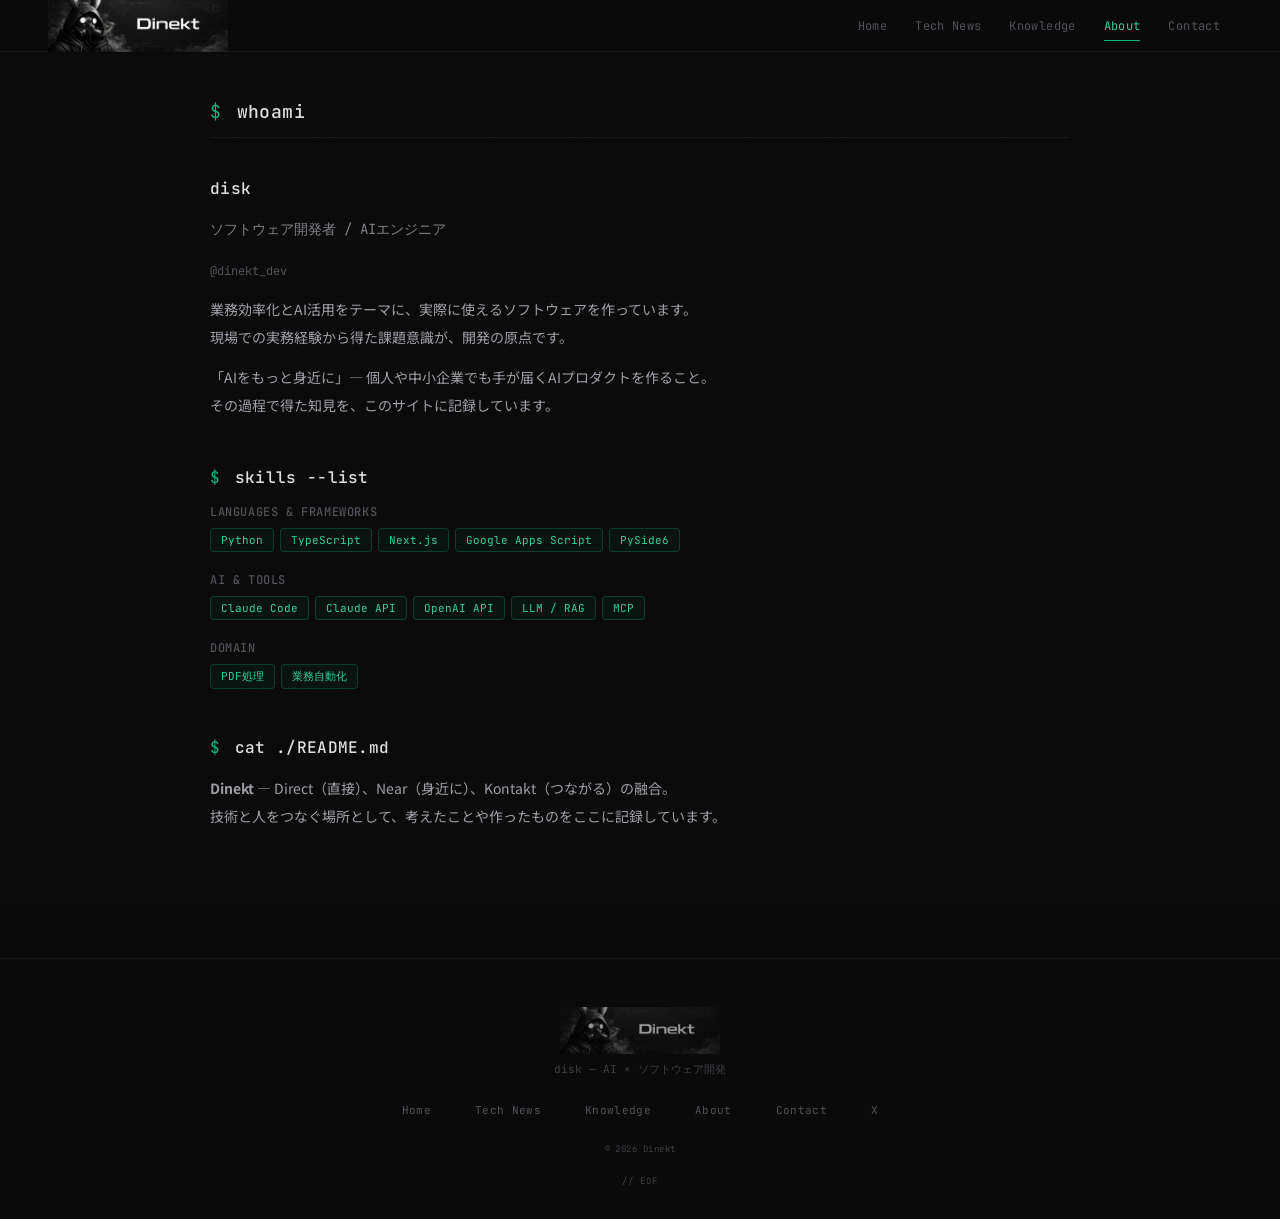
==== commit a5cb046d: "nav: add Knowledge link to Wiki in header/mobile/footer" ====
--- a/about.html
+++ b/about.html
@@ -28,6 +28,7 @@
   <nav id="nav">
     <a href="index.html">Home</a>
     <a href="tech-news.html">Tech News</a>
+    <a href="https://dinekt.github.io/dinekt-wiki/" target="_blank" rel="noopener">Knowledge</a>
     <a href="about.html" class="nav-active">About</a>
     <a href="contact.html">Contact</a>
   </nav>
@@ -40,6 +41,7 @@
   <nav class="mobile-nav">
     <a href="index.html">Home</a>
     <a href="tech-news.html">Tech News</a>
+    <a href="https://dinekt.github.io/dinekt-wiki/" target="_blank" rel="noopener">Knowledge</a>
     <a href="about.html">About</a>
     <a href="contact.html">Contact</a>
   </nav>
@@ -104,6 +106,7 @@
     <nav class="footer-nav">
       <a href="index.html">Home</a>
       <a href="tech-news.html">Tech News</a>
+    <a href="https://dinekt.github.io/dinekt-wiki/" target="_blank" rel="noopener">Knowledge</a>
       <a href="about.html">About</a>
       <a href="contact.html">Contact</a>
       <a href="https://x.com/dinekt_dev" target="_blank" rel="noopener">X</a>
